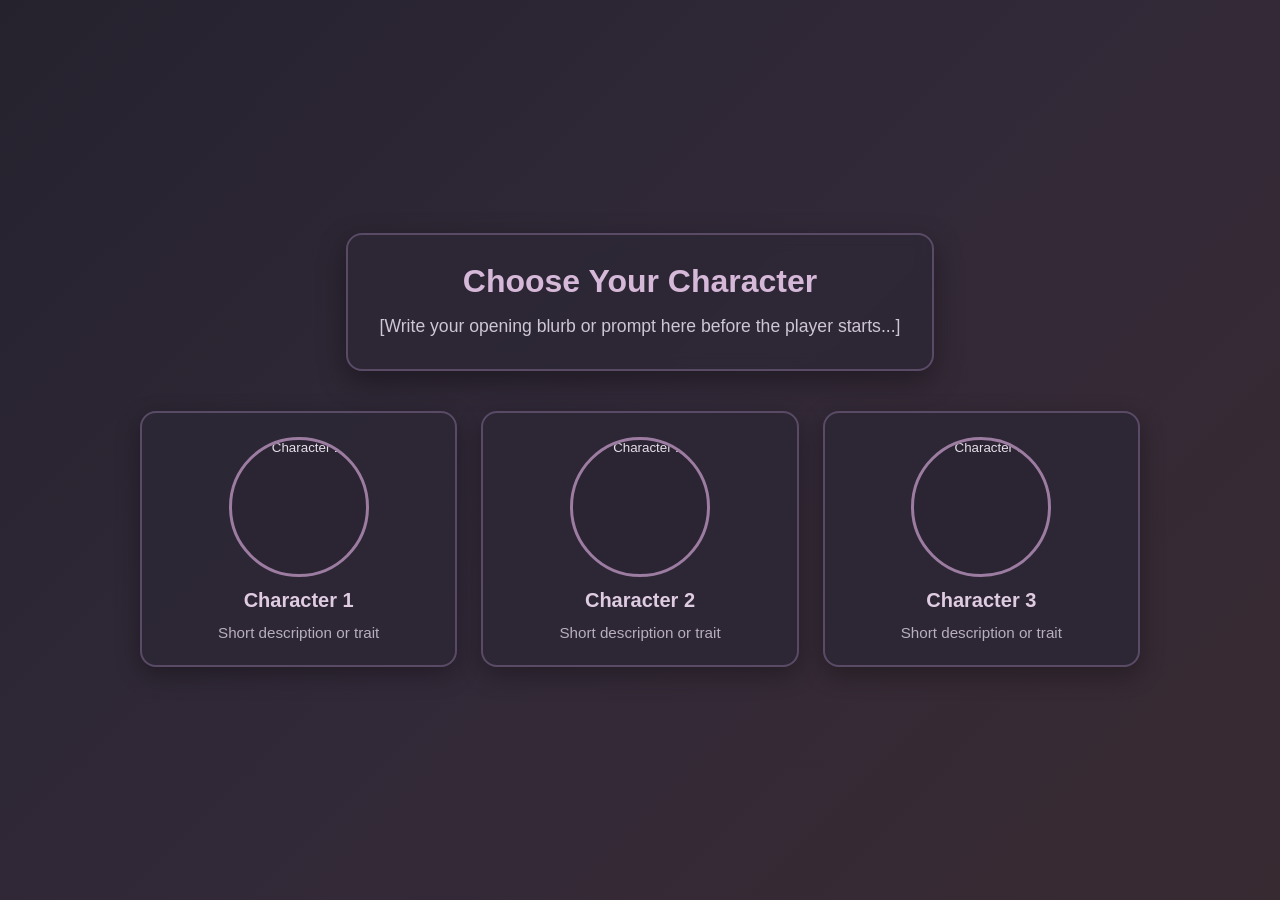
==== index.html @ 2adc2be3 "i moved the files out fo the subfolder interactive novel" ====
<!DOCTYPE html>
<html lang="en">
<head>
  <meta charset="UTF-8">
  <meta name="viewport" content="width=device-width, initial-scale=1.0">
  <title>Choose Your Character</title>
  <link rel="stylesheet" href="select.css">
</head>
<body>

  <main class="select-screen">
    <!-- EDIT HERE: Top Blurb / Story Prompt -->
    <header class="blurb-box">
      <h1>Choose Your Character</h1>
      <p id="intro-blurb">
        [Write your opening blurb or prompt here before the player starts...]
      </p>
    </header>

    <!-- EDIT HERE: Three Character Options (Update data-avatar and src="...") -->
    <section class="character-grid">
      <button class="char-card" data-avatar="char1.png">
        <img src="char1.png" alt="Character 1">
        <h2>Character 1</h2>
        <p>Short description or trait</p>
      </button>

      <button class="char-card" data-avatar="char2.png">
        <img src="char2.png" alt="Character 2">
        <h2>Character 2</h2>
        <p>Short description or trait</p>
      </button>

      <button class="char-card" data-avatar="char3.png">
        <img src="char3.png" alt="Character 3">
        <h2>Character 3</h2>
        <p>Short description or trait</p>
      </button>
    </section>
  </main>

  <script>
    document.querySelectorAll('.char-card').forEach((card) => {
      card.addEventListener('click', () => {
        const avatarPath = card.getAttribute('data-avatar');
        localStorage.setItem('selectedAvatar', avatarPath);
        window.location.href = 'story.html';
      });
    });
  </script>

</body>
</html>
---- select.css ----
* {
    box-sizing: border-box;
    margin: 0;
    padding: 0;
  }
  
  body {
    min-height: 100vh;
    /* Deep twilight slate-plum-mauve gradient */
    background: linear-gradient(135deg, #25222e 0%, #322938 50%, #382a31 100%);
    color: #e6dfe8;
    font-family: 'Segoe UI', Tahoma, Geneva, Verdana, sans-serif;
    display: flex;
    justify-content: center;
    align-items: center;
    padding: 2rem;
  }
  
  .select-screen {
    width: 100%;
    max-width: 1000px;
    display: flex;
    flex-direction: column;
    gap: 2.5rem;
    text-align: center;
  }
  
  .blurb-box {
    background-color: rgba(45, 39, 54, 0.88);
    backdrop-filter: blur(8px);
    border: 2px solid #594b66;
    padding: 1.75rem 2rem;
    border-radius: 16px;
    max-width: 750px;
    margin: 0 auto;
    box-shadow: 0 10px 28px rgba(0, 0, 0, 0.35);
  }
  
  .blurb-box h1 {
    margin-bottom: 0.75rem;
    color: #d6b8d9;
  }
  
  .blurb-box p {
    font-size: 1.1rem;
    line-height: 1.6;
    color: #cfc6d4;
  }
  
  .character-grid {
    display: grid;
    grid-template-columns: repeat(auto-fit, minmax(240px, 1fr));
    gap: 1.5rem;
  }
  
  .char-card {
    background-color: rgba(45, 39, 54, 0.9);
    border: 2px solid #594b66;
    border-radius: 16px;
    padding: 1.5rem;
    color: #e6dfe8;
    cursor: pointer;
    display: flex;
    flex-direction: column;
    align-items: center;
    gap: 0.75rem;
    box-shadow: 0 8px 24px rgba(0, 0, 0, 0.3);
    transition: transform 0.2s ease, border-color 0.2s ease, background-color 0.2s ease;
  }
  
  .char-card:hover {
    transform: translateY(-6px);
    border-color: #b894bd;
    background-color: #3d334a;
  }
  
  .char-card img {
    width: 140px;
    height: 140px;
    border-radius: 50%;
    object-fit: cover;
    border: 3px solid #9c7ca1;
    background-color: #2b2433;
  }
  
  .char-card h2 {
    font-size: 1.25rem;
    color: #dfcce3;
  }
  
  .char-card p {
    font-size: 0.95rem;
    color: #b8aebd;
  }
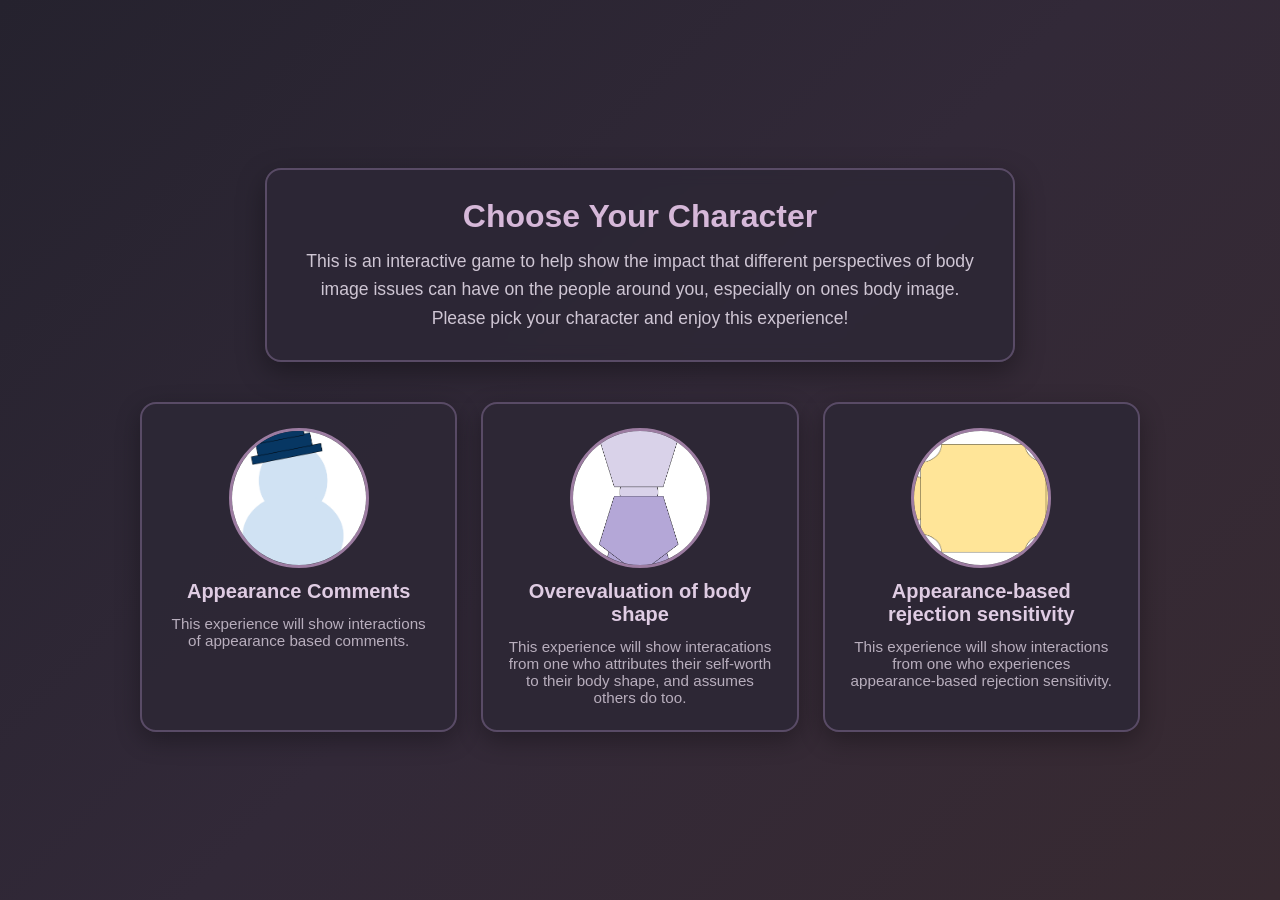
==== commit b682ee75: "I fixed troubleshooting issues, changed the location of the option box, changed how the dialogue wor" ====
--- a/index.html
+++ b/index.html
@@ -13,28 +13,40 @@
     <header class="blurb-box">
       <h1>Choose Your Character</h1>
       <p id="intro-blurb">
-        [Write your opening blurb or prompt here before the player starts...]
+        This is an interactive game to help show the impact that different perspectives of body image issues can have on the people around you, especially on ones body image. Please pick your character and enjoy this experience!
       </p>
     </header>
 
     <!-- EDIT HERE: Three Character Options (Update data-avatar and src="...") -->
     <section class="character-grid">
-      <button class="char-card" data-avatar="char1.png">
-        <img src="char1.png" alt="Character 1">
-        <h2>Character 1</h2>
-        <p>Short description or trait</p>
+      <button class="char-card" 
+      data-theme="appearance"
+      data-avatar="images/ch1.png"
+      data-stranger="images/ch1stranger.png" 
+      data-mirror="images/ch1mirror.png">
+        <img src="images/ch1.png" alt="Character 1">
+        <h2>Appearance Comments</h2>
+        <p>This experience will show interactions of appearance based comments.</p>
       </button>
 
-      <button class="char-card" data-avatar="char2.png">
-        <img src="char2.png" alt="Character 2">
-        <h2>Character 2</h2>
-        <p>Short description or trait</p>
+      <button class="char-card" 
+      data-theme="worth"
+      data-avatar="images/ch2.png"
+      data-stranger="images/ch2stranger.png" 
+      data-mirror="images/ch2mirror.png">
+        <img src="images/ch2.png" alt="Character 2">
+        <h2>Overevaluation of body shape</h2>
+        <p>This experience will show interacations from one who attributes their self-worth to their body shape, and assumes others do too.</p>
       </button>
 
-      <button class="char-card" data-avatar="char3.png">
-        <img src="char3.png" alt="Character 3">
-        <h2>Character 3</h2>
-        <p>Short description or trait</p>
+      <button class="char-card" 
+      data-theme="rejection"
+      data-avatar="images/ch3.png"
+      data-stranger="images/ch3stranger.png" 
+      data-mirror="images/ch3mirror.png">
+        <img src="images/ch3.png" alt="Character 3">
+        <h2>Appearance-based rejection sensitivity</h2>
+        <p>This experience will show interactions from one who experiences appearance-based rejection sensitivity.</p>
       </button>
     </section>
   </main>
@@ -42,8 +54,10 @@
   <script>
     document.querySelectorAll('.char-card').forEach((card) => {
       card.addEventListener('click', () => {
-        const avatarPath = card.getAttribute('data-avatar');
-        localStorage.setItem('selectedAvatar', avatarPath);
+        localStorage.setItem('selectedTheme', card.getAttribute('data-theme'));
+        localStorage.setItem('selectedAvatar', card.getAttribute('data-avatar'));
+        localStorage.setItem('selectedStranger', card.getAttribute('data-stranger'));
+        localStorage.setItem('selectedMirror', card.getAttribute('data-mirror'));
         window.location.href = 'story.html';
       });
     });
